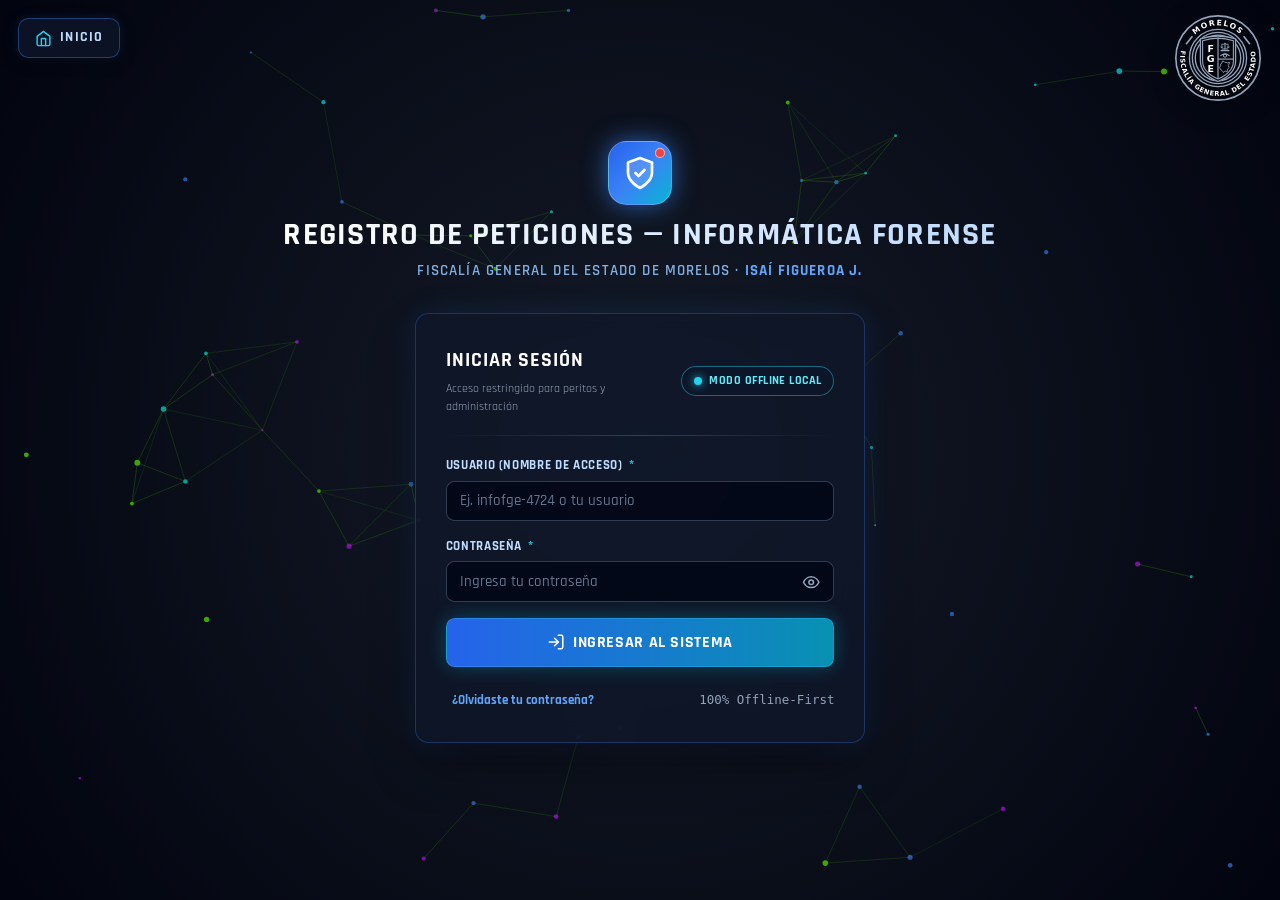
==== index.html @ f2360ecc "Add files via upload" ====
<!DOCTYPE html>
<html lang="es">
<head>
    <meta charset="UTF-8">
    <meta name="viewport" content="width=device-width, initial-scale=1.0">
    <meta name="description" content="Sistema de Registro de Peticiones de Informática Forense — Fiscalía General del Estado de Morelos.">
    <meta name="author" content="Isaí Figueroa J.">
    <title>Acceso — Registro de Peticiones Informática Forense | FGE Morelos</title>
    <link rel="manifest" href="manifest.webmanifest">
    <link rel="stylesheet" href="css/styles.css">
</head>
<body>
    <!-- Fondo animado de partículas idéntico al index.html de referencia -->
    <canvas id="network-canvas"></canvas>

    <!-- BOTÓN SUPERIOR IZQUIERDO: REGRESAR AL MENÚ PRINCIPAL -->
    <a href="../index.html" class="btn-inicio" title="Volver al Menú Principal">
        <svg class="svg-icon text-cyan" style="width: 1.25em; height: 1.25em;" viewBox="0 0 24 24">
            <path d="m3 9 9-7 9 7v11a2 2 0 0 1-2 2H5a2 2 0 0 1-2-2z"/>
            <polyline points="9 22 9 12 15 12 15 22"/>
        </svg>
        <span>Inicio</span>
    </a>

    <!-- LOGO SUPERIOR DERECHO: FISCALÍA GENERAL DEL ESTADO DE MORELOS (100% OFFLINE SVG) -->
    <div id="fgeLogoSlot" class="logo-fge" title="Fiscalía General del Estado de Morelos"></div>

    <main class="login-shell">
        <!-- ENCABEZADO IDÉNTICO -->
        <header class="page-header">
            <div class="header-icon-box">
                <svg style="width: 2.25rem; height: 2.25rem; color: #ffffff;" viewBox="0 0 24 24" fill="none" stroke="currentColor" stroke-width="1.8" stroke-linecap="round" stroke-linejoin="round">
                    <path d="M12 22s8-4 8-10V5l-8-3-8 3v7c0 6 8 10 8 10z" fill="rgba(255,255,255,0.14)"/>
                    <path d="M9 12l2 2 4-4"/>
                </svg>
                <span class="animate-ping" style="position:absolute; width:0.625rem; height:0.625rem; border-radius:9999px; top:6px; right:6px; background-color:#f87171;"></span>
                <span style="position:absolute; width:0.625rem; height:0.625rem; border-radius:9999px; top:6px; right:6px; background-color:#ef4444; border:1px solid rgba(255,255,255,0.6);"></span>
            </div>
            <h1 class="title-gradient">REGISTRO DE PETICIONES — INFORMÁTICA FORENSE</h1>
            <h2>
                Fiscalía General del Estado de Morelos ·
                <a class="u-link" href="http://www.isaifijer.com.mx" target="_blank" rel="noopener noreferrer">Isaí Figueroa J.</a>
            </h2>
        </header>

        <!-- TARJETA PRINCIPAL DE INICIO DE SESIÓN -->
        <section id="loginCard" class="glass-panel login-card animate-in">
            <div class="flex items-center justify-between gap-2">
                <div>
                    <h3 style="margin:0; font-size:1.25rem; letter-spacing:0.05em; text-transform:uppercase;">Iniciar Sesión</h3>
                    <p class="text-xs text-muted mt-1" style="margin-bottom:0;">Acceso restringido para peritos y administración</p>
                </div>
                <span id="connectionStatusPill" class="status-pill local">
                    <span class="dot"></span><span>Cargando...</span>
                </span>
            </div>

            <!-- Banner si ya hay sesión activa -->
            <div id="activeSessionBanner" class="info-box success hidden">
                <div class="flex flex-col gap-2">
                    <div>
                        Sesión activa como <strong id="activeSessionName"></strong>
                        (<span id="activeSessionRole" class="font-mono"></span>).
                    </div>
                    <div class="flex flex-wrap gap-2">
                        <a id="continueSessionBtn" href="dashboard.html" class="btn btn-sm btn-primary">Continuar</a>
                        <a id="goAdminQuickBtn" href="admin.html" class="btn btn-sm btn-secondary hidden">Panel Admin</a>
                        <button type="button" id="logoutQuickBtn" class="btn btn-sm btn-ghost">Cambiar de usuario</button>
                    </div>
                </div>
            </div>

            <div class="divider-line"></div>

            <form id="loginForm" class="flex flex-col gap-4" novalidate>
                <div class="form-group">
                    <label for="loginUsername" class="form-label">
                        <span>Usuario (Nombre de acceso) <span class="req-star">*</span></span>
                    </label>
                    <input type="text" id="loginUsername" class="form-control" placeholder="Ej. infofge-4724 o tu usuario" autocomplete="username" required>
                </div>

                <div class="form-group">
                    <label for="loginPassword" class="form-label">
                        <span>Contraseña <span class="req-star">*</span></span>
                    </label>
                    <div class="input-with-action">
                        <input type="password" id="loginPassword" class="form-control" placeholder="Ingresa tu contraseña" autocomplete="current-password" required>
                        <button type="button" id="togglePwdBtn" class="input-action-btn" title="Mostrar / ocultar contraseña">
                            <svg class="svg-icon" viewBox="0 0 24 24">
                                <path d="M2 12s3-7 10-7 10 7 10 7-3 7-10 7-10-7-10-7Z"/>
                                <circle cx="12" cy="12" r="3"/>
                            </svg>
                        </button>
                    </div>
                </div>

                <div id="loginErrorBox" class="info-box danger hidden"></div>

                <button type="submit" id="loginSubmitBtn" class="btn btn-primary btn-lg w-full">
                    <svg class="svg-icon" viewBox="0 0 24 24">
                        <path d="M15 3h4a2 2 0 0 1 2 2v14a2 2 0 0 1-2 2h-4"/>
                        <polyline points="10 17 15 12 10 7"/>
                        <line x1="15" x2="3" y1="12" y2="12"/>
                    </svg>
                    <span>Ingresar al Sistema</span>
                </button>
            </form>

            <div class="flex items-center justify-between text-xs text-muted" style="padding-top: 0.25rem;">
                <button type="button" id="openForgotModalBtn" class="u-link" style="font-size:0.84rem;">
                    ¿Olvidaste tu contraseña?
                </button>
                <span class="font-mono">100% Offline-First</span>
            </div>
        </section>

        <!-- TARJETA DE RESTABLECIMIENTO DE CONTRASEÑA POR ENLACE (MODO LOCAL OFFLINE) -->
        <section id="resetPasswordCard" class="glass-panel login-card animate-in hidden">
            <div>
                <span class="badge badge-amber mb-2">Restablecimiento de Contraseña</span>
                <h3 style="margin:0; font-size:1.25rem; text-transform:uppercase;">Ingresa tu Nueva Contraseña</h3>
                <p id="resetTargetInfo" class="text-sm text-muted mt-1" style="margin-bottom:0;"></p>
            </div>

            <div class="divider-line"></div>

            <form id="resetPasswordForm" class="flex flex-col gap-4" novalidate>
                <div class="form-group">
                    <label for="resetNewPwd" class="form-label">Nueva contraseña <span class="req-star">*</span></label>
                    <input type="password" id="resetNewPwd" class="form-control" placeholder="Mínimo 4 caracteres" required>
                </div>
                <div class="form-group">
                    <label for="resetConfirmPwd" class="form-label">Confirmar nueva contraseña <span class="req-star">*</span></label>
                    <input type="password" id="resetConfirmPwd" class="form-control" placeholder="Repite la nueva contraseña" required>
                </div>
                <div id="resetErrorBox" class="info-box danger hidden"></div>
                <button type="submit" class="btn btn-success btn-lg w-full">
                    Guardar Nueva Contraseña
                </button>
                <a href="index.html" class="btn btn-ghost w-full">Volver al Inicio de Sesión</a>
            </form>
        </section>
    </main>

    <!-- MODAL: RECUPERAR CONTRASEÑA -->
    <div id="forgotModal" class="modal-backdrop">
        <div class="glass-panel-strong modal-dialog modal-sm">
            <div class="modal-header">
                <h3 class="modal-title">Recuperar Contraseña</h3>
                <button type="button" class="modal-close" data-close-modal="forgotModal">&times;</button>
            </div>
            <div class="modal-body flex flex-col gap-3">
                <p class="text-sm text-muted" style="margin:0;">
                    Ingresa tu <strong>nombre de acceso</strong> o <strong>correo electrónico</strong> registrado.
                    Si el sistema está conectado a Firebase, recibirás un correo automático para capturar tu nueva contraseña.
                </p>
                <div class="form-group">
                    <label for="forgotIdentifier" class="form-label">Usuario o Correo Electrónico</label>
                    <input type="text" id="forgotIdentifier" class="form-control" placeholder="Ej. usuario o correo@fge.gob.mx">
                </div>
                <div id="forgotFeedback" class="info-box hidden"></div>
            </div>
            <div class="modal-footer">
                <button type="button" class="btn btn-ghost" data-close-modal="forgotModal">Cerrar</button>
                <button type="button" id="sendForgotBtn" class="btn btn-primary">Enviar Correo de Restablecimiento</button>
            </div>
        </div>
    </div>

    <!-- Notificación Toast 100% Offline -->
    <div id="toast" class="toast-box">
        <svg class="svg-icon text-cyan" viewBox="0 0 24 24">
            <path d="M22 11.08V12a10 10 0 1 1-5.93-9.14"/>
            <polyline points="22 4 12 14.01 9 11.01"/>
        </svg>
        <span id="toastMsg" class="text-sm font-bold"></span>
    </div>

    <!-- Librerías 100% Locales Offline (Sin dependencias de internet externo) -->
    <script src="vendor/firebase-app-compat.js"></script>
    <script src="vendor/firebase-auth-compat.js"></script>
    <script src="vendor/firebase-firestore-compat.js"></script>
    <script src="js/firebase-config.js"></script>
    <script src="js/seed-data.js"></script>
    <script src="js/ui-common.js"></script>
    <script src="js/db.js"></script>
    <script src="js/particles.js"></script>
    <script src="js/login.js"></script>
</body>
</html>
---- css/styles.css ----
/* ==========================================================================
   SISTEMA DE REGISTRO DE PETICIONES — INFORMÁTICA FORENSE
   Fiscalía General del Estado de Morelos
   Estilos 100% Offline (Idéntica identidad visual al index.html de referencia)
   ========================================================================== */

@font-face {
    font-family: 'Rajdhani';
    src: url('../assets/fonts/rajdhani-latin-400-normal.woff2') format('woff2');
    font-weight: 400;
    font-style: normal;
    font-display: swap;
}
@font-face {
    font-family: 'Rajdhani';
    src: url('../assets/fonts/rajdhani-latin-500-normal.woff2') format('woff2');
    font-weight: 500;
    font-style: normal;
    font-display: swap;
}
@font-face {
    font-family: 'Rajdhani';
    src: url('../assets/fonts/rajdhani-latin-600-normal.woff2') format('woff2');
    font-weight: 600;
    font-style: normal;
    font-display: swap;
}
@font-face {
    font-family: 'Rajdhani';
    src: url('../assets/fonts/rajdhani-latin-700-normal.woff2') format('woff2');
    font-weight: 700;
    font-style: normal;
    font-display: swap;
}

:root {
    --bg-void: #050505;
    --bg-deep: #020617;
    --bg-slate: #0f172a;
    --bg-slate-mid: #1e293b;
    --border-slate: #334155;
    --border-blue: rgba(59, 130, 246, 0.32);
    --border-cyan: rgba(6, 182, 212, 0.45);
    --text-white: #ffffff;
    --text-light: #e2e8f0;
    --text-muted: #94a3b8;
    --text-dim: #64748b;
    --accent-blue: #3b82f6;
    --accent-blue-dark: #2563eb;
    --accent-cyan: #22d3ee;
    --accent-cyan-dark: #0891b2;
    --accent-emerald: #34d399;
    --accent-amber: #fbbf24;
    --accent-rose: #fb7185;
    --accent-red: #ef4444;
    color-scheme: dark;
}

*, ::before, ::after {
    box-sizing: border-box;
    border-width: 0;
    border-style: solid;
    border-color: var(--border-slate);
}

html, body {
    margin: 0;
    padding: 0;
}

body {
    font-family: 'Rajdhani', system-ui, -apple-system, BlinkMacSystemFont, 'Segoe UI', Roboto, sans-serif;
    background-color: var(--bg-void);
    color: var(--text-white);
    overflow-x: hidden;
    min-height: 100vh;
    -webkit-font-smoothing: antialiased;
    line-height: 1.45;
}

button, input, select, textarea {
    font-family: inherit;
    font-size: 100%;
    margin: 0;
    color: inherit;
}

button {
    cursor: pointer;
    background: none;
}

button:disabled {
    opacity: 0.45;
    cursor: not-allowed;
}

a {
    color: inherit;
}

/* Fondo de Red Interactiva idéntico al index.html original */
#network-canvas {
    position: fixed;
    top: 0;
    left: 0;
    width: 100%;
    height: 100%;
    z-index: -1;
    background: radial-gradient(circle at center, #1e293b 0%, #020617 100%);
    opacity: 0.65;
    pointer-events: none;
}

/* Panel Glassmorphism idéntico */
.glass-panel {
    background: rgba(15, 23, 42, 0.74);
    backdrop-filter: blur(12px);
    -webkit-backdrop-filter: blur(12px);
    border: 1px solid rgba(59, 130, 246, 0.3);
    box-shadow: 0 25px 50px -12px rgba(0, 0, 0, 0.5), 0 0 30px rgba(59, 130, 246, 0.15);
    border-radius: 0.85rem;
}

.glass-panel-strong {
    background: rgba(10, 17, 34, 0.9);
    backdrop-filter: blur(16px);
    -webkit-backdrop-filter: blur(16px);
    border: 1px solid rgba(59, 130, 246, 0.38);
    box-shadow: 0 25px 60px -12px rgba(0, 0, 0, 0.75), 0 0 35px rgba(6, 182, 212, 0.14);
    border-radius: 0.95rem;
}

/* Encabezado idéntico al index.html de referencia */
.header-icon-box {
    width: 4rem;
    height: 4rem;
    background: linear-gradient(135deg, #2563eb 0%, #3b82f6 50%, #06b6d4 100%);
    box-shadow: 0 0 25px rgba(59, 130, 246, 0.65);
    border: 1px solid rgba(255, 255, 255, 0.25);
    border-radius: 1.15rem;
    display: flex;
    align-items: center;
    justify-content: center;
    position: relative;
    flex-shrink: 0;
}

.title-gradient {
    background: linear-gradient(to right, #ffffff, #bfdbfe);
    -webkit-background-clip: text;
    background-clip: text;
    color: transparent;
}

.page-header {
    display: flex;
    flex-direction: column;
    align-items: center;
    justify-content: center;
    text-align: center;
    margin-bottom: 0.5rem;
    padding: 0 5.5rem;
}

.page-header h1 {
    margin: 0.65rem 0 0 0;
    font-size: 1.65rem;
    line-height: 1.2;
    font-weight: 700;
    text-transform: uppercase;
    letter-spacing: 0.04em;
}

.page-header h2 {
    margin: 0.35rem 0 0 0;
    font-size: 0.92rem;
    font-weight: 600;
    letter-spacing: 0.08em;
    text-transform: uppercase;
    color: rgba(147, 197, 253, 0.88);
}

@media (min-width: 768px) {
    .page-header h1 {
        font-size: 2rem;
    }
}

.u-link {
    text-decoration: none;
    color: #60a5fa;
    font-weight: 700;
    transition: color 0.2s ease;
}
.u-link:hover {
    color: #93c5fd;
    text-decoration: underline;
}

/* Botón Inicio superior izquierdo idéntico */
.btn-inicio {
    position: fixed;
    top: 1.15rem;
    left: 1.15rem;
    z-index: 40;
    display: inline-flex;
    align-items: center;
    gap: 0.5rem;
    padding: 0.55rem 1rem;
    background: rgba(15, 23, 42, 0.78);
    backdrop-filter: blur(10px);
    -webkit-backdrop-filter: blur(10px);
    border: 1px solid rgba(59, 130, 246, 0.4);
    border-radius: 0.65rem;
    color: #bfdbfe;
    font-size: 0.85rem;
    font-weight: 700;
    text-transform: uppercase;
    letter-spacing: 0.08em;
    text-decoration: none;
    box-shadow: 0 4px 15px rgba(0, 0, 0, 0.4), 0 0 12px rgba(59, 130, 246, 0.15);
    transition: all 0.25s cubic-bezier(0.4, 0, 0.2, 1);
}
.btn-inicio:hover {
    background: rgba(37, 99, 235, 0.25);
    border-color: #22d3ee;
    color: #ffffff;
    box-shadow: 0 0 20px rgba(6, 182, 212, 0.45);
    transform: translateY(-1px);
}

/* Logo FGE superior derecho idéntico */
.logo-fge {
    position: fixed;
    top: 0.85rem;
    right: 1.15rem;
    z-index: 40;
    width: 5.5rem;
    height: 5.5rem;
    background: transparent;
    filter: drop-shadow(0 4px 12px rgba(0, 0, 0, 0.75));
    display: flex;
    align-items: center;
    justify-content: center;
    transition: transform 0.25s ease, filter 0.25s ease;
    user-select: none;
}
.logo-fge:hover {
    transform: scale(1.05);
    filter: drop-shadow(0 0 14px rgba(148, 163, 184, 0.45));
}

@media (max-width: 639px) {
    .btn-inicio {
        top: 0.75rem;
        left: 0.75rem;
        padding: 0.45rem 0.75rem;
        font-size: 0.74rem;
    }
    .logo-fge {
        top: 0.6rem;
        right: 0.75rem;
        width: 3.9rem;
        height: 3.9rem;
    }
    .page-header {
        padding: 2.6rem 0.5rem 0 0.5rem;
    }
}

/* Íconos SVG y animaciones */
.svg-icon {
    display: inline-block;
    width: 1.15em;
    height: 1.15em;
    vertical-align: -0.15em;
    fill: none;
    stroke: currentColor;
    stroke-width: 2;
    stroke-linecap: round;
    stroke-linejoin: round;
    flex-shrink: 0;
}

@keyframes ping {
    75%, 100% { transform: scale(2); opacity: 0; }
}
@keyframes spin {
    to { transform: rotate(360deg); }
}
@keyframes fadeSlideUp {
    from { opacity: 0; transform: translateY(10px); }
    to { opacity: 1; transform: translateY(0); }
}

.animate-ping { animation: ping 1.2s cubic-bezier(0, 0, 0.2, 1) infinite; }
.animate-spin { animation: spin 1s linear infinite; }
.animate-in { animation: fadeSlideUp 0.24s ease-out both; }

/* Contenedores principales */
.page-shell {
    width: 100%;
    max-width: 1680px;
    margin: 0 auto;
    padding: 1.5rem 1rem 3rem 1rem;
    position: relative;
    z-index: 10;
    display: flex;
    flex-direction: column;
    gap: 1.25rem;
}

@media (min-width: 768px) {
    .page-shell {
        padding: 1.75rem 2rem 3rem 2rem;
    }
}

/* Barra superior del usuario */
.user-toolbar {
    display: flex;
    flex-wrap: wrap;
    align-items: center;
    justify-content: space-between;
    gap: 0.9rem;
    padding: 0.9rem 1.25rem;
}

.user-identity {
    display: flex;
    align-items: center;
    gap: 0.85rem;
    min-width: 0;
}

.avatar-circle {
    width: 3rem;
    height: 3rem;
    border-radius: 9999px;
    object-fit: cover;
    border: 2px solid rgba(34, 211, 238, 0.65);
    box-shadow: 0 0 14px rgba(6, 182, 212, 0.25);
    background: #0f172a;
    flex-shrink: 0;
}

.avatar-sm {
    width: 2.25rem;
    height: 2.25rem;
    border-radius: 9999px;
    object-fit: cover;
    border: 1.5px solid rgba(59, 130, 246, 0.55);
    background: #0f172a;
    flex-shrink: 0;
}

.avatar-lg {
    width: 5.5rem;
    height: 5.5rem;
    border-radius: 9999px;
    object-fit: cover;
    border: 2.5px solid #22d3ee;
    box-shadow: 0 0 22px rgba(6, 182, 212, 0.35);
    background: #0f172a;
}

.toolbar-actions {
    display: flex;
    flex-wrap: wrap;
    align-items: center;
    gap: 0.6rem;
}

/* Indicador de conexión / modo */
.status-pill {
    display: inline-flex;
    align-items: center;
    gap: 0.45rem;
    padding: 0.32rem 0.72rem;
    border-radius: 9999px;
    font-size: 0.76rem;
    font-weight: 700;
    letter-spacing: 0.04em;
    text-transform: uppercase;
    border: 1px solid rgba(51, 65, 85, 0.85);
    background: rgba(15, 23, 42, 0.85);
    color: #cbd5e1;
    white-space: nowrap;
    flex-shrink: 0;
}
.status-pill .dot {
    width: 0.5rem;
    height: 0.5rem;
    border-radius: 9999px;
}
.status-pill.online {
    border-color: rgba(52, 211, 153, 0.45);
    color: #6ee7b7;
}
.status-pill.online .dot {
    background: #34d399;
    box-shadow: 0 0 8px #34d399;
}
.status-pill.offline {
    border-color: rgba(251, 191, 36, 0.45);
    color: #fde68a;
}
.status-pill.offline .dot {
    background: #fbbf24;
    box-shadow: 0 0 8px #fbbf24;
}
.status-pill.local {
    border-color: rgba(34, 211, 238, 0.45);
    color: #67e8f9;
}
.status-pill.local .dot {
    background: #22d3ee;
    box-shadow: 0 0 8px #22d3ee;
}

/* Botones del sistema */
.btn {
    display: inline-flex;
    align-items: center;
    justify-content: center;
    gap: 0.48rem;
    padding: 0.62rem 1.1rem;
    border-radius: 0.55rem;
    font-size: 0.9rem;
    font-weight: 700;
    letter-spacing: 0.04em;
    text-transform: uppercase;
    transition: all 0.2s ease;
    text-decoration: none;
    white-space: nowrap;
}

.btn-sm {
    padding: 0.42rem 0.78rem;
    font-size: 0.78rem;
    border-radius: 0.45rem;
}

.btn-lg {
    padding: 0.82rem 1.45rem;
    font-size: 0.98rem;
}

.btn-primary {
    background: linear-gradient(to right, #2563eb, #0891b2);
    color: #ffffff;
    box-shadow: 0 0 20px rgba(6, 182, 212, 0.32);
    border: 1px solid rgba(56, 189, 248, 0.35);
}
.btn-primary:hover:not(:disabled) {
    background: linear-gradient(to right, #3b82f6, #06b6d4);
    box-shadow: 0 0 26px rgba(6, 182, 212, 0.55);
    transform: translateY(-1px);
}

.btn-secondary {
    background: rgba(30, 41, 59, 0.92);
    border: 1px solid rgba(6, 182, 212, 0.4);
    color: #e2e8f0;
    box-shadow: 0 6px 14px -4px rgba(0, 0, 0, 0.35);
}
.btn-secondary:hover:not(:disabled) {
    background: #334155;
    border-color: #22d3ee;
    color: #ffffff;
}

.btn-success {
    background: linear-gradient(to right, #059669, #0d9488);
    color: #ffffff;
    border: 1px solid rgba(52, 211, 153, 0.45);
    box-shadow: 0 0 18px rgba(16, 185, 129, 0.28);
}
.btn-success:hover:not(:disabled) {
    background: linear-gradient(to right, #10b981, #14b8a6);
    box-shadow: 0 0 24px rgba(16, 185, 129, 0.48);
    transform: translateY(-1px);
}

.btn-warning {
    background: rgba(180, 83, 9, 0.3);
    border: 1px solid rgba(251, 191, 36, 0.55);
    color: #fde68a;
}
.btn-warning:hover:not(:disabled) {
    background: rgba(217, 119, 6, 0.45);
    border-color: #fbbf24;
    color: #ffffff;
}

.btn-danger {
    background: rgba(153, 27, 27, 0.32);
    border: 1px solid rgba(248, 113, 113, 0.5);
    color: #fecaca;
}
.btn-danger:hover:not(:disabled) {
    background: rgba(220, 38, 38, 0.55);
    border-color: #f87171;
    color: #ffffff;
}

.btn-ghost {
    background: transparent;
    border: 1px solid rgba(71, 85, 105, 0.65);
    color: #cbd5e1;
}
.btn-ghost:hover:not(:disabled) {
    background: rgba(51, 65, 85, 0.55);
    color: #ffffff;
    border-color: #94a3b8;
}

.btn-icon {
    display: inline-flex;
    align-items: center;
    justify-content: center;
    width: 2rem;
    height: 2rem;
    border-radius: 0.45rem;
    border: 1px solid rgba(71, 85, 105, 0.7);
    background: rgba(15, 23, 42, 0.85);
    color: #cbd5e1;
    transition: all 0.18s ease;
    position: relative;
}
.btn-icon:hover:not(:disabled) {
    border-color: #22d3ee;
    color: #22d3ee;
    background: rgba(30, 41, 59, 0.95);
}
.btn-icon.amber:hover:not(:disabled) {
    border-color: #fbbf24;
    color: #fbbf24;
}
.btn-icon.emerald:hover:not(:disabled) {
    border-color: #34d399;
    color: #34d399;
}
.btn-icon.danger:hover:not(:disabled) {
    border-color: #f87171;
    color: #f87171;
}

/* Campos de formulario */
.form-group {
    display: flex;
    flex-direction: column;
    gap: 0.32rem;
}

.form-label {
    font-size: 0.82rem;
    font-weight: 700;
    letter-spacing: 0.05em;
    text-transform: uppercase;
    color: #bfdbfe;
    display: flex;
    align-items: center;
    justify-content: space-between;
    gap: 0.4rem;
}

.req-star {
    color: #22d3ee;
    margin-left: 0.15rem;
}

.opt-tag {
    font-size: 0.7rem;
    font-weight: 600;
    color: #94a3b8;
    text-transform: none;
    letter-spacing: 0.02em;
}

.lock-tag {
    font-size: 0.7rem;
    font-weight: 700;
    color: #fbbf24;
    display: inline-flex;
    align-items: center;
    gap: 0.25rem;
}

.form-control {
    width: 100%;
    padding: 0.62rem 0.85rem;
    background: rgba(2, 6, 23, 0.78);
    border: 1px solid rgba(51, 65, 85, 0.95);
    border-radius: 0.52rem;
    color: #ffffff;
    font-size: 0.96rem;
    font-weight: 500;
    transition: border-color 0.2s ease, box-shadow 0.2s ease, background 0.2s ease;
}

.form-control::placeholder {
    color: #64748b;
}

.form-control:focus {
    outline: none;
    border-color: #22d3ee;
    box-shadow: 0 0 0 3px rgba(34, 211, 238, 0.16);
    background: rgba(15, 23, 42, 0.95);
}

.form-control[readonly],
.form-control:disabled {
    background: rgba(30, 41, 59, 0.55);
    color: #94a3b8;
    border-color: rgba(51, 65, 85, 0.6);
    cursor: not-allowed;
}

.form-control.error {
    border-color: #f87171;
    box-shadow: 0 0 0 3px rgba(248, 113, 113, 0.16);
}

textarea.form-control {
    min-height: 4.5rem;
    resize: vertical;
}

select.form-control option {
    background: #0f172a;
    color: #ffffff;
}

.form-hint {
    font-size: 0.76rem;
    color: #94a3b8;
}

.form-error-msg {
    font-size: 0.78rem;
    color: #fca5a5;
    font-weight: 600;
}

.input-with-action {
    position: relative;
    display: flex;
    align-items: center;
}
.input-with-action .form-control {
    padding-right: 2.6rem;
}
.input-action-btn {
    position: absolute;
    right: 0.45rem;
    width: 2rem;
    height: 2rem;
    display: flex;
    align-items: center;
    justify-content: center;
    color: #94a3b8;
    border-radius: 0.35rem;
}
.input-action-btn:hover {
    color: #22d3ee;
    background: rgba(30, 41, 59, 0.8);
}

/* Combobox Inteligente (Listado con búsqueda + Agregar manualmente) */
.combo-wrapper {
    position: relative;
    width: 100%;
}

.combo-input-row {
    display: flex;
    gap: 0.35rem;
    align-items: stretch;
}

.combo-input-row .form-control {
    flex: 1 1 0%;
    padding-right: 2.2rem;
}

.combo-toggle-btn {
    position: absolute;
    right: 0.35rem;
    top: 50%;
    transform: translateY(-50%);
    width: 1.9rem;
    height: 1.9rem;
    display: flex;
    align-items: center;
    justify-content: center;
    color: #94a3b8;
    border-radius: 0.35rem;
}
.combo-toggle-btn:hover {
    color: #22d3ee;
}

.combo-dropdown {
    position: absolute;
    left: 0;
    right: 0;
    top: calc(100% + 4px);
    z-index: 80;
    max-height: 230px;
    overflow-y: auto;
    background: #0b1222;
    border: 1px solid rgba(34, 211, 238, 0.5);
    border-radius: 0.55rem;
    box-shadow: 0 18px 36px rgba(0, 0, 0, 0.85);
    display: none;
}

.combo-dropdown.open {
    display: block;
}

.combo-item {
    padding: 0.52rem 0.82rem;
    font-size: 0.92rem;
    color: #e2e8f0;
    cursor: pointer;
    display: flex;
    align-items: center;
    justify-content: space-between;
    gap: 0.5rem;
    border-bottom: 1px solid rgba(30, 41, 59, 0.7);
}
.combo-item:last-child {
    border-bottom: none;
}
.combo-item:hover,
.combo-item.active {
    background: rgba(37, 99, 235, 0.3);
    color: #ffffff;
}

.combo-item.add-new {
    background: rgba(6, 182, 212, 0.14);
    color: #67e8f9;
    font-weight: 700;
    border-top: 1px dashed rgba(34, 211, 238, 0.45);
}
.combo-item.add-new:hover {
    background: rgba(6, 182, 212, 0.28);
    color: #ffffff;
}

.combo-empty {
    padding: 0.65rem 0.82rem;
    font-size: 0.84rem;
    color: #94a3b8;
    font-style: italic;
}

/* Badges y Etiquetas */
.badge {
    display: inline-flex;
    align-items: center;
    gap: 0.28rem;
    padding: 0.18rem 0.58rem;
    border-radius: 9999px;
    font-size: 0.74rem;
    font-weight: 700;
    letter-spacing: 0.04em;
    text-transform: uppercase;
    white-space: nowrap;
}

.badge-blue {
    background: rgba(37, 99, 235, 0.22);
    border: 1px solid rgba(96, 165, 250, 0.45);
    color: #93c5fd;
}
.badge-cyan {
    background: rgba(6, 182, 212, 0.2);
    border: 1px solid rgba(34, 211, 238, 0.45);
    color: #67e8f9;
}
.badge-emerald {
    background: rgba(16, 185, 129, 0.2);
    border: 1px solid rgba(52, 211, 153, 0.45);
    color: #6ee7b7;
}
.badge-amber {
    background: rgba(245, 158, 11, 0.2);
    border: 1px solid rgba(251, 191, 36, 0.5);
    color: #fde68a;
}
.badge-rose {
    background: rgba(225, 29, 72, 0.22);
    border: 1px solid rgba(251, 113, 133, 0.5);
    color: #fecdd3;
}
.badge-slate {
    background: rgba(51, 65, 85, 0.55);
    border: 1px solid rgba(100, 116, 139, 0.45);
    color: #cbd5e1;
}

/* Tarjetas KPI */
.kpi-grid {
    display: grid;
    grid-template-columns: repeat(2, minmax(0, 1fr));
    gap: 0.85rem;
}
@media (min-width: 900px) {
    .kpi-grid {
        grid-template-columns: repeat(4, minmax(0, 1fr));
    }
}

.kpi-card {
    background: rgba(15, 23, 42, 0.82);
    border: 1px solid rgba(59, 130, 246, 0.26);
    border-radius: 0.75rem;
    padding: 0.95rem 1.15rem;
    display: flex;
    align-items: center;
    justify-content: space-between;
    gap: 0.75rem;
    transition: border-color 0.2s ease, transform 0.2s ease;
}
.kpi-card:hover {
    border-color: rgba(34, 211, 238, 0.5);
    transform: translateY(-1px);
}
.kpi-label {
    font-size: 0.78rem;
    text-transform: uppercase;
    letter-spacing: 0.06em;
    color: #94a3b8;
    font-weight: 700;
}
.kpi-value {
    font-size: 1.75rem;
    font-weight: 700;
    line-height: 1.1;
    margin-top: 0.15rem;
    font-family: ui-monospace, SFMono-Regular, Menlo, Monaco, Consolas, monospace;
}
.kpi-icon {
    width: 2.75rem;
    height: 2.75rem;
    border-radius: 0.65rem;
    display: flex;
    align-items: center;
    justify-content: center;
    flex-shrink: 0;
}

/* Barra de filtros y switch */
.controls-bar {
    display: flex;
    flex-wrap: wrap;
    align-items: center;
    justify-content: space-between;
    gap: 0.85rem;
    padding: 1rem 1.25rem;
}

.filters-group {
    display: flex;
    flex-wrap: wrap;
    align-items: center;
    gap: 0.6rem;
    flex: 1 1 320px;
}

.search-box {
    position: relative;
    flex: 1 1 240px;
    max-width: 380px;
}
.search-box .search-icon {
    position: absolute;
    left: 0.75rem;
    top: 50%;
    transform: translateY(-50%);
    color: #64748b;
    pointer-events: none;
}
.search-box .form-control {
    padding-left: 2.35rem;
}

/* Toggle Switch (Mis registros vs Todos los usuarios) */
.toggle-switch-wrap {
    display: inline-flex;
    align-items: center;
    gap: 0.65rem;
    padding: 0.45rem 0.9rem;
    background: rgba(2, 6, 23, 0.65);
    border: 1px solid rgba(59, 130, 246, 0.35);
    border-radius: 0.6rem;
    cursor: pointer;
    user-select: none;
}
.toggle-switch-wrap:hover {
    border-color: #22d3ee;
}

.switch-track {
    position: relative;
    width: 2.6rem;
    height: 1.38rem;
    background: #1e293b;
    border: 1px solid #475569;
    border-radius: 9999px;
    transition: all 0.2s ease;
    flex-shrink: 0;
}
.switch-track::after {
    content: '';
    position: absolute;
    top: 2px;
    left: 2px;
    width: 1.05rem;
    height: 1.05rem;
    border-radius: 9999px;
    background: #94a3b8;
    transition: transform 0.2s ease, background 0.2s ease;
}
.toggle-switch-wrap input {
    display: none;
}
.toggle-switch-wrap input:checked + .switch-track {
    background: rgba(6, 182, 212, 0.35);
    border-color: #22d3ee;
}
.toggle-switch-wrap input:checked + .switch-track::after {
    transform: translateX(1.18rem);
    background: #22d3ee;
    box-shadow: 0 0 8px #22d3ee;
}

/* Tabla de Datos Forense (15 columnas + acciones) */
.table-container {
    width: 100%;
    overflow-x: auto;
    border-radius: 0.7rem;
    border: 1px solid rgba(51, 65, 85, 0.85);
    background: rgba(2, 6, 23, 0.62);
}

.data-table {
    width: 100%;
    border-collapse: collapse;
    font-size: 0.86rem;
    min-width: 1380px;
}

.data-table.compact {
    min-width: 720px;
}

.data-table thead th {
    position: sticky;
    top: 0;
    z-index: 5;
    background: linear-gradient(180deg, #0f294a 0%, #0b1c36 100%);
    color: #e0f2fe;
    font-size: 0.75rem;
    font-weight: 700;
    text-transform: uppercase;
    letter-spacing: 0.05em;
    text-align: left;
    padding: 0.75rem 0.65rem;
    border-bottom: 2px solid rgba(34, 211, 238, 0.45);
    border-right: 1px solid rgba(51, 65, 85, 0.55);
    white-space: nowrap;
}

.data-table thead th:last-child {
    border-right: none;
}

.data-table tbody tr {
    border-bottom: 1px solid rgba(30, 41, 59, 0.85);
    transition: background 0.15s ease;
}
.data-table tbody tr:nth-child(even) {
    background: rgba(15, 23, 42, 0.45);
}
.data-table tbody tr:hover {
    background: rgba(30, 58, 138, 0.24);
}

.data-table tbody td {
    padding: 0.62rem 0.65rem;
    color: #e2e8f0;
    vertical-align: top;
    border-right: 1px solid rgba(30, 41, 59, 0.55);
    line-height: 1.35;
}
.data-table tbody td:last-child {
    border-right: none;
}

.cell-num {
    font-family: ui-monospace, SFMono-Regular, Menlo, Monaco, Consolas, monospace;
    font-weight: 700;
    color: #22d3ee;
    text-align: center !important;
    white-space: nowrap;
}

.cell-obs {
    max-width: 240px;
    word-break: break-word;
}

.cell-actions {
    white-space: nowrap;
}

.actions-row {
    display: inline-flex;
    align-items: center;
    gap: 0.3rem;
}

.empty-state {
    text-align: center;
    padding: 3.5rem 1.5rem;
    color: #94a3b8;
    display: flex;
    flex-direction: column;
    align-items: center;
    gap: 0.75rem;
}

/* Pestañas (Admin Panel y Modales) */
.tabs-nav {
    display: flex;
    flex-wrap: wrap;
    gap: 0.45rem;
    padding: 0.55rem;
    background: rgba(15, 23, 42, 0.78);
    border: 1px solid rgba(59, 130, 246, 0.28);
    border-radius: 0.75rem;
}

.tab-btn {
    display: inline-flex;
    align-items: center;
    gap: 0.48rem;
    padding: 0.6rem 1.05rem;
    border-radius: 0.55rem;
    font-size: 0.88rem;
    font-weight: 700;
    letter-spacing: 0.04em;
    text-transform: uppercase;
    color: #94a3b8;
    border: 1px solid transparent;
    transition: all 0.2s ease;
}
.tab-btn:hover {
    color: #e2e8f0;
    background: rgba(30, 41, 59, 0.7);
}
.tab-btn.active {
    background: linear-gradient(to right, rgba(37, 99, 235, 0.42), rgba(6, 182, 212, 0.35));
    border-color: rgba(34, 211, 238, 0.55);
    color: #ffffff;
    box-shadow: 0 0 18px rgba(6, 182, 212, 0.22);
}

.tab-badge {
    display: inline-flex;
    align-items: center;
    justify-content: center;
    min-width: 1.25rem;
    height: 1.25rem;
    padding: 0 0.35rem;
    border-radius: 9999px;
    font-size: 0.72rem;
    font-weight: 800;
    background: #f59e0b;
    color: #020617;
}

.tab-panel {
    display: none;
}
.tab-panel.active {
    display: flex;
    flex-direction: column;
    gap: 1.2rem;
    animation: fadeSlideUp 0.2s ease-out;
}

/* Modales */
.modal-backdrop {
    position: fixed;
    inset: 0;
    z-index: 60;
    background: rgba(2, 6, 23, 0.82);
    backdrop-filter: blur(8px);
    -webkit-backdrop-filter: blur(8px);
    display: none;
    align-items: center;
    justify-content: center;
    padding: 1rem;
    overflow-y: auto;
}
.modal-backdrop.open {
    display: flex;
}

.modal-dialog {
    width: 100%;
    max-width: 920px;
    max-height: 92vh;
    display: flex;
    flex-direction: column;
    overflow: hidden;
    animation: fadeSlideUp 0.22s ease-out;
}

.modal-dialog.modal-sm {
    max-width: 520px;
}

.modal-dialog.modal-xl {
    max-width: 1220px;
}

.modal-header {
    padding: 1rem 1.35rem;
    border-bottom: 1px solid rgba(51, 65, 85, 0.85);
    display: flex;
    align-items: center;
    justify-content: space-between;
    gap: 1rem;
    background: rgba(15, 23, 42, 0.92);
}

.modal-title {
    margin: 0;
    font-size: 1.2rem;
    font-weight: 700;
    letter-spacing: 0.04em;
    text-transform: uppercase;
    display: flex;
    align-items: center;
    gap: 0.55rem;
    color: #ffffff;
}

.modal-close {
    width: 2.1rem;
    height: 2.1rem;
    border-radius: 0.45rem;
    display: flex;
    align-items: center;
    justify-content: center;
    color: #94a3b8;
    border: 1px solid rgba(71, 85, 105, 0.6);
}
.modal-close:hover {
    color: #ffffff;
    border-color: #f87171;
    background: rgba(239, 68, 68, 0.2);
}

.modal-body {
    padding: 1.35rem;
    overflow-y: auto;
    flex: 1 1 auto;
}

.modal-footer {
    padding: 0.95rem 1.35rem;
    border-top: 1px solid rgba(51, 65, 85, 0.85);
    display: flex;
    flex-wrap: wrap;
    align-items: center;
    justify-content: flex-end;
    gap: 0.65rem;
    background: rgba(15, 23, 42, 0.92);
}

/* Grillas de formularios */
.form-grid-2 {
    display: grid;
    grid-template-columns: 1fr;
    gap: 1rem;
}
.form-grid-3 {
    display: grid;
    grid-template-columns: 1fr;
    gap: 1rem;
}
@media (min-width: 680px) {
    .form-grid-2 {
        grid-template-columns: repeat(2, minmax(0, 1fr));
    }
    .form-grid-3 {
        grid-template-columns: repeat(3, minmax(0, 1fr));
    }
}
.col-span-full {
    grid-column: 1 / -1;
}

/* Resumen de confirmación previa al guardado */
.confirm-banner {
    background: rgba(245, 158, 11, 0.14);
    border: 1px solid rgba(251, 191, 36, 0.5);
    border-left: 4px solid #fbbf24;
    border-radius: 0.6rem;
    padding: 0.85rem 1rem;
    color: #fef3c7;
    font-size: 0.92rem;
    margin-bottom: 1.1rem;
    display: flex;
    align-items: flex-start;
    gap: 0.65rem;
}

.summary-grid {
    display: grid;
    grid-template-columns: 1fr;
    gap: 0.65rem;
}
@media (min-width: 680px) {
    .summary-grid {
        grid-template-columns: repeat(2, minmax(0, 1fr));
    }
}

.summary-item {
    background: rgba(15, 23, 42, 0.85);
    border: 1px solid rgba(51, 65, 85, 0.8);
    border-radius: 0.5rem;
    padding: 0.6rem 0.85rem;
}
.summary-item-label {
    font-size: 0.72rem;
    text-transform: uppercase;
    letter-spacing: 0.06em;
    color: #94a3b8;
    font-weight: 700;
}
.summary-item-value {
    font-size: 0.96rem;
    font-weight: 600;
    color: #ffffff;
    margin-top: 0.15rem;
    word-break: break-word;
}

/* Tarjetas de Usuarios (Admin) */
.users-grid {
    display: grid;
    grid-template-columns: 1fr;
    gap: 1rem;
}
@media (min-width: 720px) {
    .users-grid {
        grid-template-columns: repeat(2, minmax(0, 1fr));
    }
}
@media (min-width: 1200px) {
    .users-grid {
        grid-template-columns: repeat(3, minmax(0, 1fr));
    }
}

.user-card {
    background: rgba(15, 23, 42, 0.84);
    border: 1px solid rgba(59, 130, 246, 0.28);
    border-radius: 0.75rem;
    padding: 1.1rem;
    display: flex;
    flex-direction: column;
    gap: 0.85rem;
    transition: border-color 0.2s ease;
}
.user-card:hover {
    border-color: rgba(34, 211, 238, 0.55);
}

/* Catálogos (Admin) */
.catalog-layout {
    display: grid;
    grid-template-columns: 1fr;
    gap: 1.15rem;
}
@media (min-width: 960px) {
    .catalog-layout {
        grid-template-columns: 280px 1fr;
        align-items: start;
    }
}

.catalog-sidebar {
    display: flex;
    flex-direction: column;
    gap: 0.45rem;
}

.catalog-nav-btn {
    width: 100%;
    text-align: left;
    padding: 0.72rem 0.9rem;
    border-radius: 0.55rem;
    border: 1px solid rgba(51, 65, 85, 0.75);
    background: rgba(15, 23, 42, 0.7);
    color: #cbd5e1;
    font-weight: 700;
    font-size: 0.88rem;
    display: flex;
    align-items: center;
    justify-content: space-between;
    gap: 0.5rem;
    transition: all 0.18s ease;
}
.catalog-nav-btn:hover {
    border-color: rgba(59, 130, 246, 0.55);
    color: #ffffff;
}
.catalog-nav-btn.active {
    background: rgba(37, 99, 235, 0.32);
    border-color: #22d3ee;
    color: #ffffff;
}

.catalog-item-row {
    display: flex;
    align-items: center;
    justify-content: space-between;
    gap: 0.75rem;
    padding: 0.6rem 0.85rem;
    background: rgba(2, 6, 23, 0.58);
    border: 1px solid rgba(51, 65, 85, 0.75);
    border-radius: 0.5rem;
}
.catalog-item-row.pending {
    border-color: rgba(251, 191, 36, 0.55);
    background: rgba(120, 53, 15, 0.16);
}

/* Gráficas */
.charts-grid {
    display: grid;
    grid-template-columns: 1fr;
    gap: 1.1rem;
}
@media (min-width: 900px) {
    .charts-grid {
        grid-template-columns: repeat(2, minmax(0, 1fr));
    }
}

.chart-card {
    background: rgba(15, 23, 42, 0.86);
    border: 1px solid rgba(59, 130, 246, 0.28);
    border-radius: 0.75rem;
    padding: 1rem 1.15rem;
    display: flex;
    flex-direction: column;
    gap: 0.6rem;
}
.chart-card-title {
    margin: 0;
    font-size: 0.92rem;
    font-weight: 700;
    text-transform: uppercase;
    letter-spacing: 0.05em;
    color: #bfdbfe;
    display: flex;
    align-items: center;
    justify-content: space-between;
}
.chart-canvas-wrap {
    position: relative;
    height: 270px;
    width: 100%;
}

/* Selector multiusuario para reportes del Admin */
.user-checklist {
    display: flex;
    flex-wrap: wrap;
    gap: 0.55rem;
    padding: 0.75rem;
    background: rgba(2, 6, 23, 0.65);
    border: 1px solid rgba(51, 65, 85, 0.85);
    border-radius: 0.55rem;
    max-height: 160px;
    overflow-y: auto;
}

.user-check-chip {
    display: inline-flex;
    align-items: center;
    gap: 0.45rem;
    padding: 0.35rem 0.72rem;
    border-radius: 9999px;
    border: 1px solid rgba(71, 85, 105, 0.8);
    background: rgba(15, 23, 42, 0.85);
    font-size: 0.84rem;
    font-weight: 600;
    cursor: pointer;
    user-select: none;
}
.user-check-chip:has(input:checked) {
    border-color: #22d3ee;
    background: rgba(6, 182, 212, 0.22);
    color: #ffffff;
}

/* Línea de tiempo de historial de cambios */
.audit-timeline {
    display: flex;
    flex-direction: column;
    gap: 0.75rem;
}
.audit-entry {
    background: rgba(15, 23, 42, 0.82);
    border: 1px solid rgba(51, 65, 85, 0.85);
    border-left: 3.5px solid #22d3ee;
    border-radius: 0.55rem;
    padding: 0.8rem 1rem;
    display: flex;
    flex-direction: column;
    gap: 0.35rem;
}
.audit-entry.evidencia {
    border-left-color: #34d399;
}
.audit-diff {
    display: flex;
    flex-wrap: wrap;
    align-items: center;
    gap: 0.5rem;
    font-size: 0.9rem;
}
.diff-old {
    background: rgba(239, 68, 68, 0.16);
    border: 1px solid rgba(248, 113, 113, 0.35);
    color: #fca5a5;
    padding: 0.12rem 0.5rem;
    border-radius: 0.35rem;
    text-decoration: line-through;
}
.diff-new {
    background: rgba(16, 185, 129, 0.18);
    border: 1px solid rgba(52, 211, 153, 0.4);
    color: #6ee7b7;
    padding: 0.12rem 0.5rem;
    border-radius: 0.35rem;
    font-weight: 700;
}

/* Página de Login centrada */
.login-shell {
    min-height: 100vh;
    width: 100%;
    display: flex;
    flex-direction: column;
    align-items: center;
    justify-content: center;
    padding: 2rem 1rem 3rem 1rem;
    position: relative;
    z-index: 10;
    gap: 1.5rem;
}

.login-card {
    width: 100%;
    max-width: 450px;
    padding: 2rem 1.85rem;
    display: flex;
    flex-direction: column;
    gap: 1.25rem;
}

.divider-line {
    height: 1px;
    width: 100%;
    background: linear-gradient(to right, transparent, rgba(59, 130, 246, 0.4), transparent);
}

/* Alertas informativas */
.info-box {
    background: rgba(30, 58, 138, 0.24);
    border: 1px solid rgba(59, 130, 246, 0.4);
    border-radius: 0.6rem;
    padding: 0.8rem 1rem;
    font-size: 0.86rem;
    color: #dbeafe;
    line-height: 1.45;
}
.info-box.success {
    background: rgba(6, 78, 59, 0.28);
    border-color: rgba(52, 211, 153, 0.45);
    color: #d1fae5;
}
.info-box.warning {
    background: rgba(120, 53, 15, 0.28);
    border-color: rgba(251, 191, 36, 0.5);
    color: #fef3c7;
}
.info-box.danger {
    background: rgba(127, 29, 29, 0.3);
    border-color: rgba(248, 113, 113, 0.5);
    color: #fee2e2;
}

/* Toast de notificación 100% Offline */
.toast-box {
    position: fixed;
    bottom: 1.25rem;
    left: 1.25rem;
    background: #0f172a;
    border: 1px solid rgba(6, 182, 212, 0.55);
    color: #ffffff;
    padding: 0.8rem 1.25rem;
    border-radius: 0.75rem;
    box-shadow: 0 25px 50px -12px rgba(0, 0, 0, 0.85);
    transition: opacity 0.28s ease, transform 0.28s ease;
    opacity: 0;
    transform: translateY(10px);
    pointer-events: none;
    z-index: 100;
    display: flex;
    align-items: center;
    gap: 0.75rem;
    max-width: 440px;
}
.toast-box.show {
    opacity: 1;
    transform: translateY(0);
}
.toast-box.success { border-color: rgba(52, 211, 153, 0.65); }
.toast-box.warning { border-color: rgba(251, 191, 36, 0.65); }
.toast-box.error { border-color: rgba(248, 113, 113, 0.65); }

/* Utilidades ligeras */
.hidden { display: none !important; }
.flex { display: flex; }
.flex-col { flex-direction: column; }
.flex-wrap { flex-wrap: wrap; }
.items-center { align-items: center; }
.justify-between { justify-content: space-between; }
.justify-center { justify-content: center; }
.gap-2 { gap: 0.5rem; }
.gap-3 { gap: 0.75rem; }
.gap-4 { gap: 1rem; }
.w-full { width: 100%; }
.text-center { text-align: center; }
.text-xs { font-size: 0.78rem; }
.text-sm { font-size: 0.88rem; }
.text-muted { color: var(--text-muted); }
.text-cyan { color: var(--accent-cyan); }
.text-emerald { color: var(--accent-emerald); }
.text-amber { color: var(--accent-amber); }
.text-rose { color: var(--accent-rose); }
.font-bold { font-weight: 700; }
.font-mono { font-family: ui-monospace, SFMono-Regular, Menlo, Monaco, Consolas, monospace; }
.mt-1 { margin-top: 0.25rem; }
.mt-2 { margin-top: 0.5rem; }
.mt-3 { margin-top: 0.75rem; }
.mb-2 { margin-bottom: 0.5rem; }
.mb-3 { margin-bottom: 0.75rem; }

/* Scrollbars personalizados idénticos al index.html */
::-webkit-scrollbar {
    width: 8px;
    height: 8px;
}
::-webkit-scrollbar-track {
    background: rgba(15, 23, 42, 0.8);
}
::-webkit-scrollbar-thumb {
    background: #334155;
    border-radius: 4px;
}
::-webkit-scrollbar-thumb:hover {
    background: #38bdf8;
}
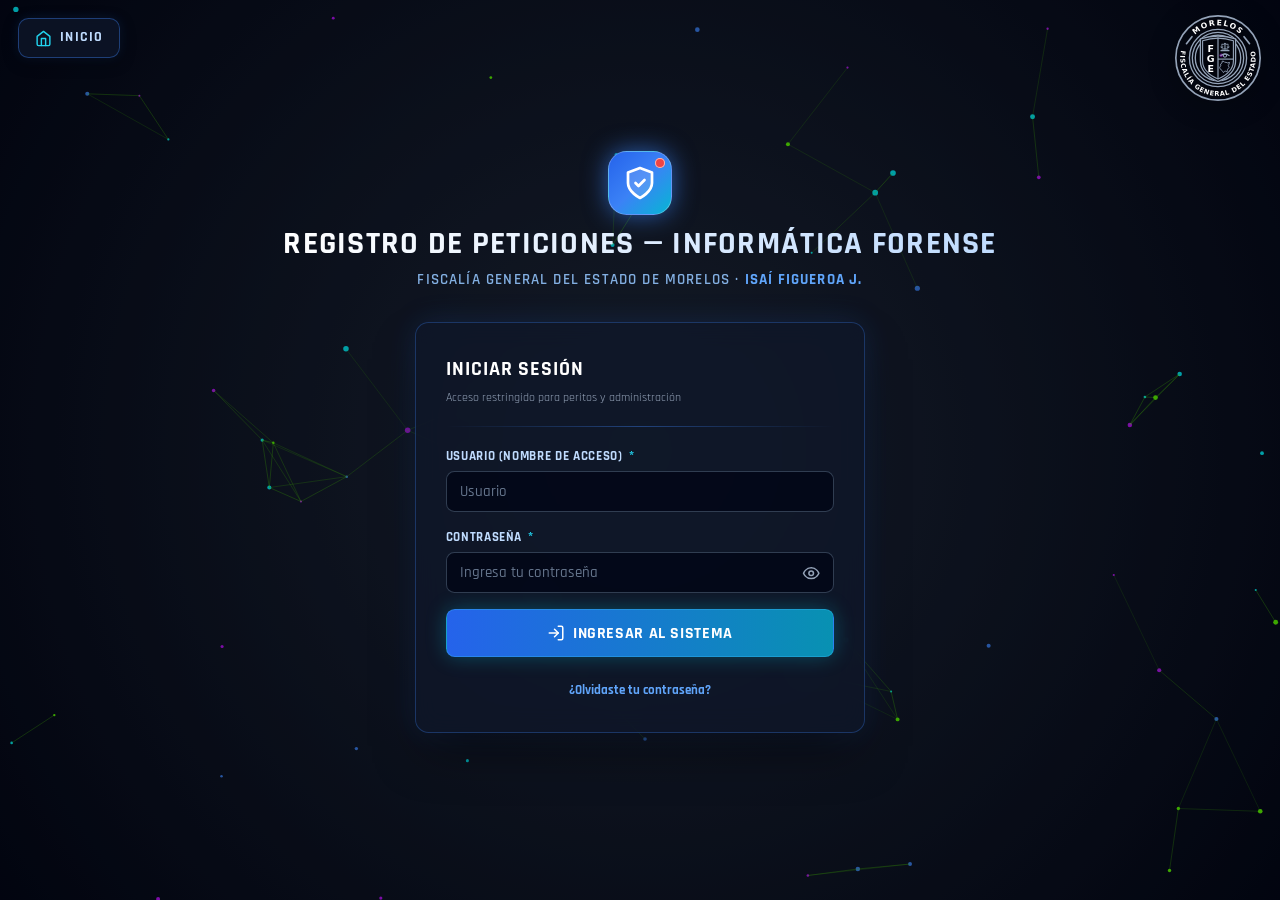
==== commit 2a2191fc: "Add files via upload" ====
--- a/index.html
+++ b/index.html
@@ -45,14 +45,9 @@
 
         <!-- TARJETA PRINCIPAL DE INICIO DE SESIÓN -->
         <section id="loginCard" class="glass-panel login-card animate-in">
-            <div class="flex items-center justify-between gap-2">
-                <div>
-                    <h3 style="margin:0; font-size:1.25rem; letter-spacing:0.05em; text-transform:uppercase;">Iniciar Sesión</h3>
-                    <p class="text-xs text-muted mt-1" style="margin-bottom:0;">Acceso restringido para peritos y administración</p>
-                </div>
-                <span id="connectionStatusPill" class="status-pill local">
-                    <span class="dot"></span><span>Cargando...</span>
-                </span>
+            <div>
+                <h3 style="margin:0; font-size:1.25rem; letter-spacing:0.05em; text-transform:uppercase;">Iniciar Sesión</h3>
+                <p class="text-xs text-muted mt-1" style="margin-bottom:0;">Acceso restringido para peritos y administración</p>
             </div>
 
             <!-- Banner si ya hay sesión activa -->
@@ -77,7 +72,7 @@
                     <label for="loginUsername" class="form-label">
                         <span>Usuario (Nombre de acceso) <span class="req-star">*</span></span>
                     </label>
-                    <input type="text" id="loginUsername" class="form-control" placeholder="Ej. infofge-4724 o tu usuario" autocomplete="username" required>
+                    <input type="text" id="loginUsername" class="form-control" placeholder="Usuario" autocomplete="username" required>
                 </div>
 
                 <div class="form-group">
@@ -107,11 +102,10 @@
                 </button>
             </form>
 
-            <div class="flex items-center justify-between text-xs text-muted" style="padding-top: 0.25rem;">
+            <div class="flex items-center justify-center text-xs text-muted" style="padding-top: 0.25rem;">
                 <button type="button" id="openForgotModalBtn" class="u-link" style="font-size:0.84rem;">
                     ¿Olvidaste tu contraseña?
                 </button>
-                <span class="font-mono">100% Offline-First</span>
             </div>
         </section>
 
--- a/css/styles.css
+++ b/css/styles.css
@@ -74,6 +74,7 @@
     color: var(--text-white);
     overflow-x: hidden;
     min-height: 100vh;
+    position: relative;
     -webkit-font-smoothing: antialiased;
     line-height: 1.45;
 }
@@ -198,9 +199,9 @@
     text-decoration: underline;
 }
 
-/* Botón Inicio superior izquierdo idéntico */
+/* Botón Inicio superior izquierdo (fijo al encabezado, no se sobrepone al bajar la página) */
 .btn-inicio {
-    position: fixed;
+    position: absolute;
     top: 1.15rem;
     left: 1.15rem;
     z-index: 40;
@@ -230,9 +231,9 @@
     transform: translateY(-1px);
 }
 
-/* Logo FGE superior derecho idéntico */
+/* Logo FGE superior derecho (fijo al encabezado, no se sobrepone al bajar la página) */
 .logo-fge {
-    position: fixed;
+    position: absolute;
     top: 0.85rem;
     right: 1.15rem;
     z-index: 40;
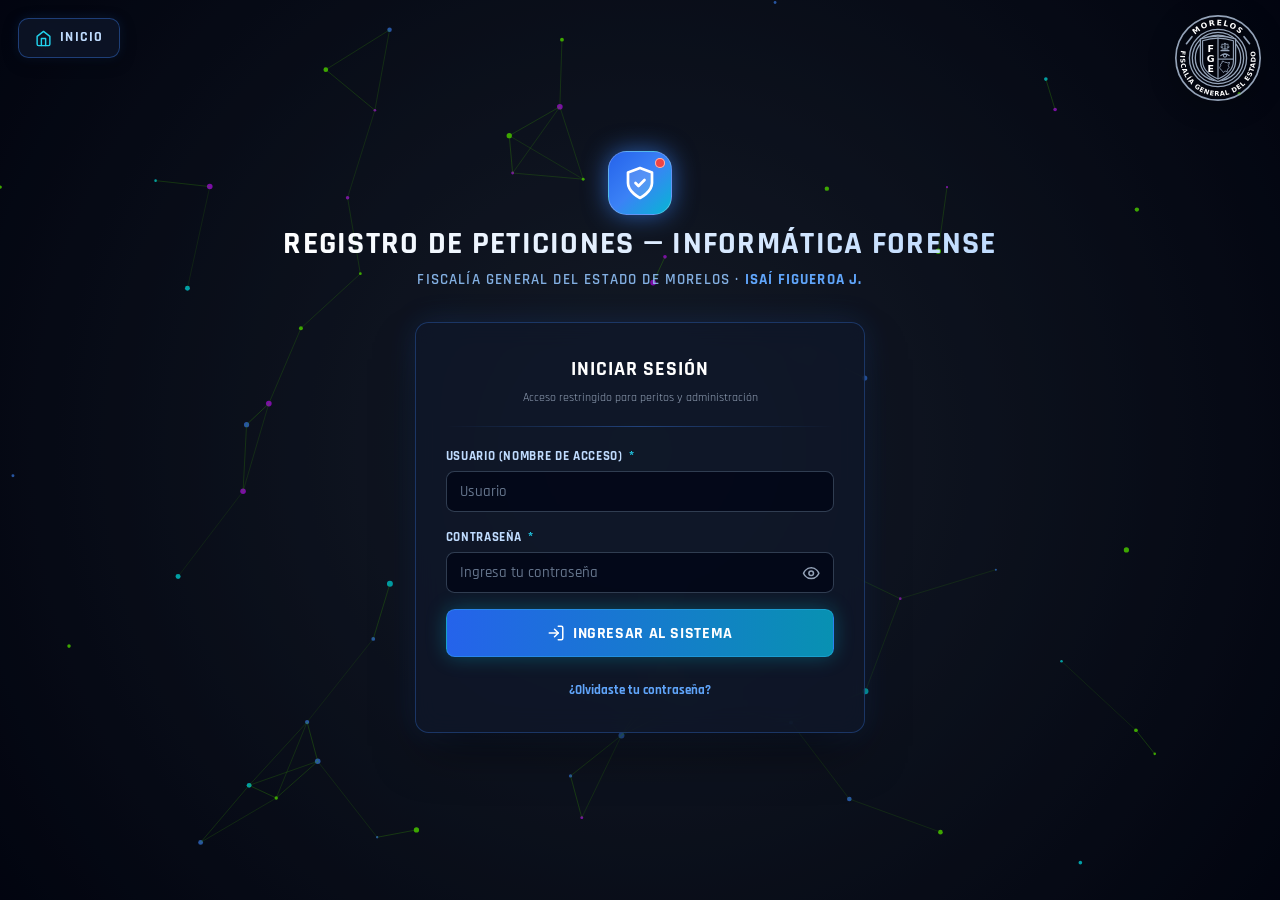
==== commit 465740e2: "Centrar título y subtítulo en la tarjeta de inicio de sesión" ====
--- a/index.html
+++ b/index.html
@@ -45,7 +45,7 @@
 
         <!-- TARJETA PRINCIPAL DE INICIO DE SESIÓN -->
         <section id="loginCard" class="glass-panel login-card animate-in">
-            <div>
+            <div class="text-center">
                 <h3 style="margin:0; font-size:1.25rem; letter-spacing:0.05em; text-transform:uppercase;">Iniciar Sesión</h3>
                 <p class="text-xs text-muted mt-1" style="margin-bottom:0;">Acceso restringido para peritos y administración</p>
             </div>
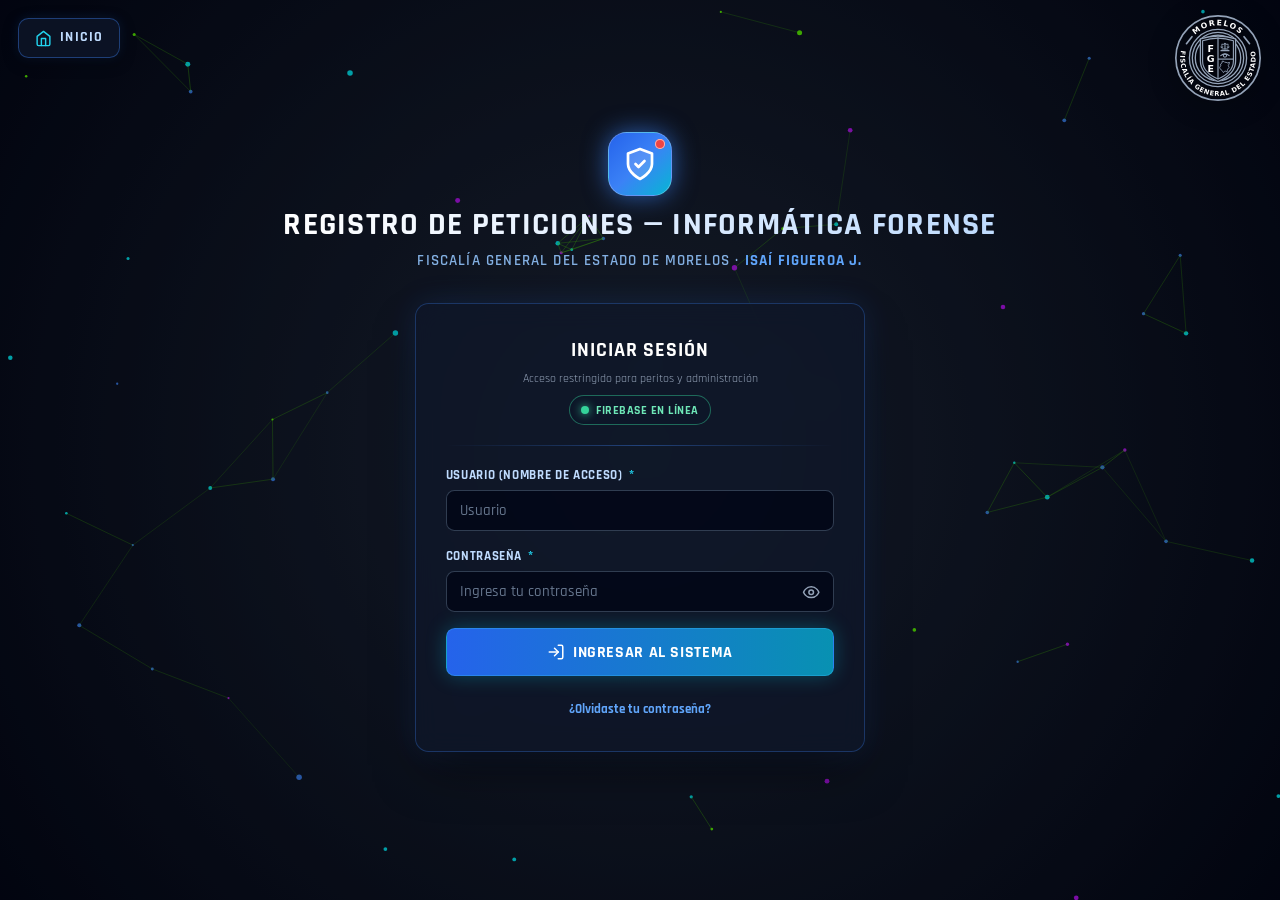
==== commit ba98a547: "Agregar campo ALIAS, vincular Peritos a Usuarios, mostrar estado Firebase y quitar prefijos LIC./AIC" ====
--- a/index.html
+++ b/index.html
@@ -48,6 +48,11 @@
             <div class="text-center">
                 <h3 style="margin:0; font-size:1.25rem; letter-spacing:0.05em; text-transform:uppercase;">Iniciar Sesión</h3>
                 <p class="text-xs text-muted mt-1" style="margin-bottom:0;">Acceso restringido para peritos y administración</p>
+                <div class="flex justify-center mt-2">
+                    <span id="connectionStatusPill" class="status-pill local">
+                        <span class="dot"></span><span>Offline Local</span>
+                    </span>
+                </div>
             </div>
 
             <!-- Banner si ya hay sesión activa -->
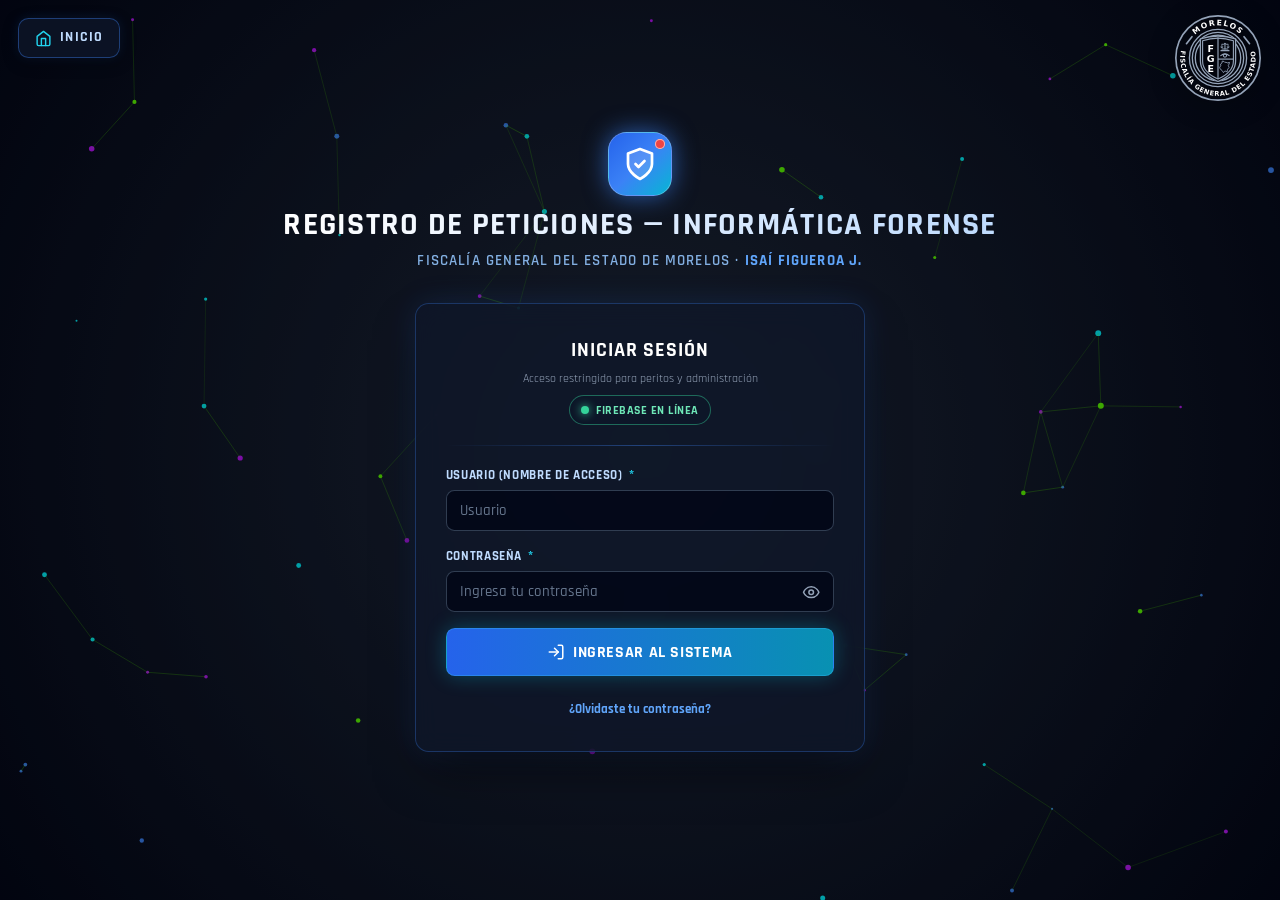
==== commit e62443c5: "Agregar favicon en index.html, dashboard.html y admin.html" ====
--- a/index.html
+++ b/index.html
@@ -6,6 +6,7 @@
     <meta name="description" content="Sistema de Registro de Peticiones de Informática Forense — Fiscalía General del Estado de Morelos.">
     <meta name="author" content="Isaí Figueroa J.">
     <title>Acceso — Registro de Peticiones Informática Forense | FGE Morelos</title>
+    <link rel="icon" type="image/x-icon" href="https://isaifijer.com.mx/imagenes/favicon.ico">
     <link rel="manifest" href="manifest.webmanifest">
     <link rel="stylesheet" href="css/styles.css">
 </head>
